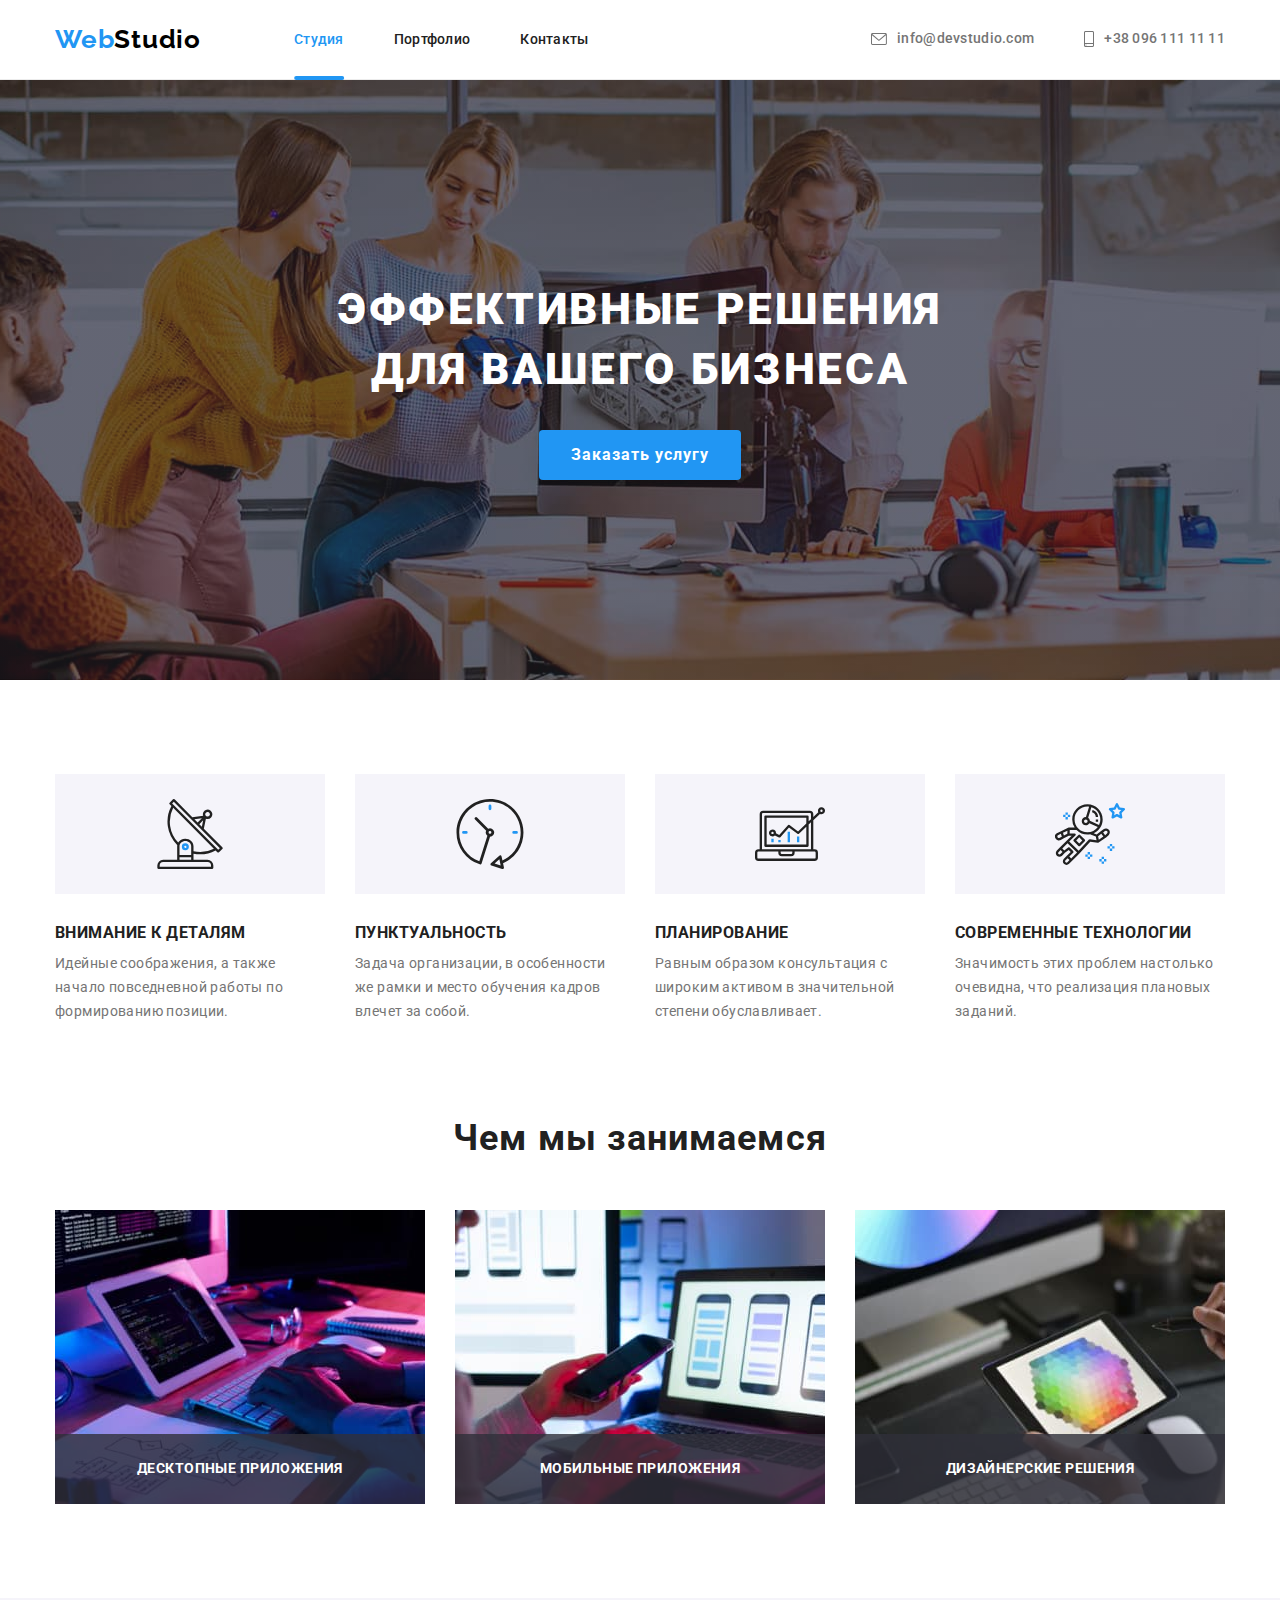
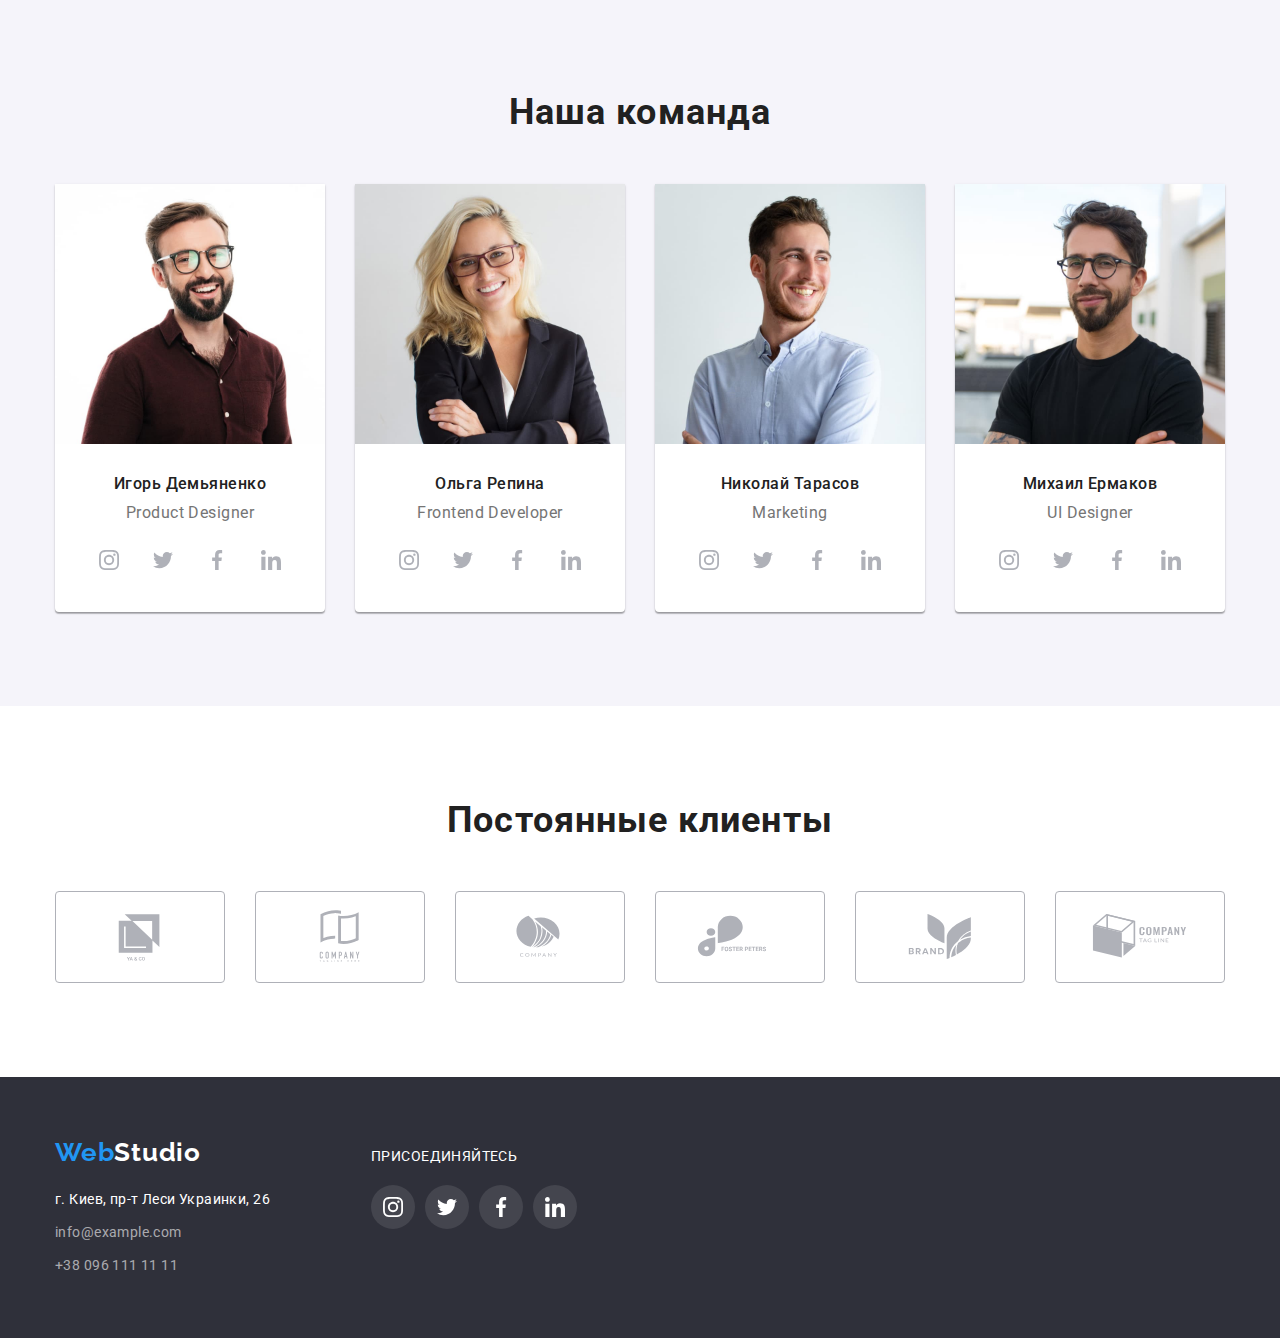
==== index.html @ 1585616f "add files" ====
<!DOCTYPE html>
<html lang="ru">
  <head>
    <meta charset="UTF-8" />
    <meta http-equiv="X-UA-Compatible" content="IE=edge" />
    <meta name="viewport" content="width=device-width, initial-scale=1.0" />
    <link rel="preconnect" href="https://fonts.googleapis.com" />
    <link rel="preconnect" href="https://fonts.gstatic.com" crossorigin />
    <link
      href="https://fonts.googleapis.com/css2?family=Raleway:wght@700&family=Roboto:wght@400;500;700;900&display=swap"
      rel="stylesheet"
    />
    <link
      rel="stylesheet"
      href="https://cdnjs.cloudflare.com/ajax/libs/modern-normalize/1.1.0/modern-normalize.min.css"
    />
    <link
      rel="stylesheet"
      href="https://cdnjs.cloudflare.com/ajax/libs/animate.css/4.1.1/animate.min.css"
    />
    <title>WebStudio</title>
    <link rel="stylesheet" href="./css/styles.css" />
  </head>
  <body>
    <!-- Шапка -->
    <header class="header">
      <div class="container header-flex">
        <a href="./index.html" class="logo link">Web<span class="header-logo-text">Studio</span></a>
        <nav class="header-nav">
          <ul class="header-nav-list list">
            <li class="header-nav-item">
              <a href="./index.html" class="header-nav-link link active">Студия</a>
            </li>
            <li class="header-nav-item">
              <a href="./portfolio.html" class="header-nav-link link">Портфолио</a>
            </li>
            <li class="header-nav-item">
              <a href="" class="header-nav-link link">Контакты</a>
            </li>
          </ul>
        </nav>
        <ul class="header-cl list">
          <li class="header-cl-item">
            <a href="mailto:info@devstudio.com" class="header-cl-link link"
              ><svg class="email-icon" width="16" height="12">
                <use href="./images/icons.svg#icon-email"></use></svg
              >info@devstudio.com</a
            >
          </li>
          <li class="header-cl-item">
            <a href="tel:+380961111111" class="header-cl-link link"
              ><svg class="phone-icon" width="10" height="16">
                <use href="./images/icons.svg#icon-phone"></use></svg
              >+38 096 111 11 11</a
            >
          </li>
        </ul>
      </div>
    </header>
    <!-- Главный контент -->
    <main>
      <!-- герой -->
      <section class="hero">
        <div class="container">
          <h1 class="hero-title">Эффективные решения для вашего бизнеса</h1>
          <button type="button" class="hero-btn" data-modal-open>Заказать услугу</button>
        </div>
      </section>
      <!-- Особенности -->
      <section class="features section">
        <div class="container">
          <h2 class="visually-hidden">Особенности</h2>
          <ul class="features-list list">
            <li class="features-item">
              <div class="features-item-img">
                <svg class="features-item-img-vector" width="70" height="70">
                  <use href="./images/icons.svg#icon-antenna"></use>
                </svg>
              </div>
              <h3 class="features-item-title">Внимание к деталям</h3>
              <p class="features-item-subtitle">
                Идейные соображения, а также начало повседневной работы по формированию позиции.
              </p>
            </li>
            <li class="features-item">
              <div class="features-item-img">
                <svg class="features-item-img-vector" width="70" height="70">
                  <use href="./images/icons.svg#icon-clock"></use>
                </svg>
              </div>
              <h3 class="features-item-title">Пунктуальность</h3>
              <p class="features-item-subtitle">
                Задача организации, в особенности же рамки и место обучения кадров влечет за собой.
              </p>
            </li>
            <li class="features-item">
              <div class="features-item-img">
                <svg class="features-item-img-vector" width="70" height="70">
                  <use href="./images/icons.svg#icon-diagram"></use>
                </svg>
              </div>
              <h3 class="features-item-title">Планирование</h3>
              <p class="features-item-subtitle">
                Равным образом консультация с широким активом в значительной степени обуславливает.
              </p>
            </li>
            <li class="features-item">
              <div class="features-item-img">
                <svg class="features-item-img-vector" width="70" height="70">
                  <use href="./images/icons.svg#icon-astronaut"></use>
                </svg>
              </div>
              <h3 class="features-item-title">Современные технологии</h3>
              <p class="features-item-subtitle">
                Значимость этих проблем настолько очевидна, что реализация плановых заданий.
              </p>
            </li>
          </ul>
        </div>
      </section>
      <!-- Чем мы занимаемся -->
      <section class="what-doing section">
        <div class="container">
          <h2 class="what-doing-title title">Чем мы занимаемся</h2>
          <ul class="what-doing-list list">
            <li class="what-doing-item">
              <div class="what-doing-item-thumb">
                <img src="./images/img.jpg" alt="набор кода" width="370" />
                <div class="what-doing-item-thumb-descr">
                  <p class="what-doing-item-descr">Десктопные приложения</p>
                </div>
              </div>
            </li>
            <li class="what-doing-item">
              <div class="what-doing-item-thumb">
                <img
                  src="./images/img-1.jpg"
                  alt="силует телефона на экране ноутбука"
                  width="370"
                />
                <div class="what-doing-item-thumb-descr">
                  <p class="what-doing-item-descr">Мобильные приложения</p>
                </div>
              </div>
            </li>
            <li class="what-doing-item">
              <div class="what-doing-item-thumb">
                <img src="./images/img-2.jpg" alt="выбор цвета на палитре" width="370" />
                <div class="what-doing-item-thumb-descr">
                  <p class="what-doing-item-descr">Дизайнерские решения</p>
                </div>
              </div>
            </li>
          </ul>
        </div>
      </section>
      <!-- Наша команда -->
      <section class="our-team section">
        <div class="container">
          <h2 class="our-team-title title">Наша команда</h2>
          <ul class="our-team-list list">
            <li class="our-team-item">
              <img src="./images/igor.jpg" alt="фото дизайнера" width="270" />
              <div class="team-info">
                <h3 class="our-team-item-title">Игорь Демьяненко</h3>
                <p lang="en" class="our-team-item-subtitle">Product Designer</p>
                <ul class="our-team-soc-list list">
                  <li class="our-team-soc-item">
                    <a href="" class="our-team-soc-link link"
                      ><svg class="our-team-soc-img" width="20" height="20">
                        <use href="./images/icons.svg#icon-instagram"></use></svg
                    ></a>
                  </li>
                  <li class="our-team-soc-item">
                    <a href="" class="our-team-soc-link link"
                      ><svg class="our-team-soc-img" width="20" height="20">
                        <use href="./images/icons.svg#icon-twitter"></use></svg
                    ></a>
                  </li>
                  <li class="our-team-soc-item">
                    <a href="" class="our-team-soc-link link"
                      ><svg class="our-team-soc-img" width="20" height="20">
                        <use href="./images/icons.svg#icon-facebook"></use></svg
                    ></a>
                  </li>
                  <li class="our-team-soc-item">
                    <a href="" class="our-team-soc-link link"
                      ><svg class="our-team-soc-img" width="20" height="20">
                        <use href="./images/icons.svg#icon-linkedin"></use></svg
                    ></a>
                  </li>
                </ul>
              </div>
            </li>
            <li class="our-team-item">
              <img src="./images/olga.jpg" alt="фото разработчика" width="270" />
              <div class="team-info">
                <h3 class="our-team-item-title">Ольга Репина</h3>
                <p lang="en" class="our-team-item-subtitle">Frontend Developer</p>
                <ul class="our-team-soc-list list">
                  <li class="our-team-soc-item">
                    <a href="" class="our-team-soc-link link"
                      ><svg class="our-team-soc-img" width="20" height="20">
                        <use href="./images/icons.svg#icon-instagram"></use></svg
                    ></a>
                  </li>
                  <li class="our-team-soc-item">
                    <a href="" class="our-team-soc-link link"
                      ><svg class="our-team-soc-img" width="20" height="20">
                        <use href="./images/icons.svg#icon-twitter"></use></svg
                    ></a>
                  </li>
                  <li class="our-team-soc-item">
                    <a href="" class="our-team-soc-link link"
                      ><svg class="our-team-soc-img" width="20" height="20">
                        <use href="./images/icons.svg#icon-facebook"></use></svg
                    ></a>
                  </li>
                  <li class="our-team-soc-item">
                    <a href="" class="our-team-soc-link link"
                      ><svg class="our-team-soc-img" width="20" height="20">
                        <use href="./images/icons.svg#icon-linkedin"></use></svg
                    ></a>
                  </li>
                </ul>
              </div>
            </li>
            <li class="our-team-item">
              <img src="./images/nikola.jpg" alt="фото маркетолога" width="270" />
              <div class="team-info">
                <h3 class="our-team-item-title">Николай Тарасов</h3>
                <p lang="en" class="our-team-item-subtitle">Marketing</p>
                <ul class="our-team-soc-list list">
                  <li class="our-team-soc-item">
                    <a href="" class="our-team-soc-link link"
                      ><svg class="our-team-soc-img" width="20" height="20">
                        <use href="./images/icons.svg#icon-instagram"></use></svg
                    ></a>
                  </li>
                  <li class="our-team-soc-item">
                    <a href="" class="our-team-soc-link link"
                      ><svg class="our-team-soc-img" width="20" height="20">
                        <use href="./images/icons.svg#icon-twitter"></use></svg
                    ></a>
                  </li>
                  <li class="our-team-soc-item">
                    <a href="" class="our-team-soc-link link"
                      ><svg class="our-team-soc-img" width="20" height="20">
                        <use href="./images/icons.svg#icon-facebook"></use></svg
                    ></a>
                  </li>
                  <li class="our-team-soc-item">
                    <a href="" class="our-team-soc-link link"
                      ><svg class="our-team-soc-img" width="20" height="20">
                        <use href="./images/icons.svg#icon-linkedin"></use></svg
                    ></a>
                  </li>
                </ul>
              </div>
            </li>
            <li class="our-team-item">
              <img src="./images/miha.jpg" alt="фото графического дизайнера" width="270" />
              <div class="team-info">
                <h3 class="our-team-item-title">Михаил Ермаков</h3>
                <p lang="en" class="our-team-item-subtitle">UI Designer</p>
                <ul class="our-team-soc-list list">
                  <li class="our-team-soc-item">
                    <a href="" class="our-team-soc-link link"
                      ><svg class="our-team-soc-img" width="20" height="20">
                        <use href="./images/icons.svg#icon-instagram"></use></svg
                    ></a>
                  </li>
                  <li class="our-team-soc-item">
                    <a href="" class="our-team-soc-link link"
                      ><svg class="our-team-soc-img" width="20" height="20">
                        <use href="./images/icons.svg#icon-twitter"></use></svg
                    ></a>
                  </li>
                  <li class="our-team-soc-item">
                    <a href="" class="our-team-soc-link link"
                      ><svg class="our-team-soc-img" width="20" height="20">
                        <use href="./images/icons.svg#icon-facebook"></use></svg
                    ></a>
                  </li>
                  <li class="our-team-soc-item">
                    <a href="" class="our-team-soc-link link"
                      ><svg class="our-team-soc-img" width="20" height="20">
                        <use href="./images/icons.svg#icon-linkedin"></use></svg
                    ></a>
                  </li>
                </ul>
              </div>
            </li>
          </ul>
        </div>
      </section>
      <!-- клиенты -->
      <section class="our-clients section">
        <div class="container">
          <h2 class="our-clients-title title">Постоянные клиенты</h2>
          <ul class="our-clients-list list">
            <li class="our-clients-item">
              <a class="our-clients-link link" href=""
                ><svg class="our-clients-img" width="106" height="60">
                  <use href="./images/icons.svg#icon-logo"></use></svg
              ></a>
            </li>
            <li class="our-clients-item">
              <a class="our-clients-link link" href=""
                ><svg class="our-clients-img" width="106" height="60">
                  <use href="./images/icons.svg#icon-logo-1"></use></svg
              ></a>
            </li>
            <li class="our-clients-item">
              <a class="our-clients-link link" href=""
                ><svg class="our-clients-img" width="106" height="60">
                  <use href="./images/icons.svg#icon-logo-2"></use></svg
              ></a>
            </li>
            <li class="our-clients-item">
              <a class="our-clients-link link" href=""
                ><svg class="our-clients-img" width="106" height="60">
                  <use href="./images/icons.svg#icon-logo-3"></use></svg
              ></a>
            </li>
            <li class="our-clients-item">
              <a class="our-clients-link link" href=""
                ><svg class="our-clients-img" width="106" height="60">
                  <use href="./images/icons.svg#icon-logo-4"></use></svg
              ></a>
            </li>
            <li class="our-clients-item">
              <a class="our-clients-link link" href=""
                ><svg class="our-clients-img" width="106" height="60">
                  <use href="./images/icons.svg#icon-logo-5"></use></svg
              ></a>
            </li>
          </ul>
        </div>
      </section>
    </main>
    <!-- Футер -->
    <footer class="footer">
      <div class="container">
        <div class="footer-wraper">
          <div class="footer-nav">
            <div class="footer-logo">
              <a href="./index.html" class="logo footer-logo link"
                >Web<span class="footer-logo-text">Studio</span></a
              >
            </div>
            <address>
              <ul class="footer-cl list">
                <li class="footer-nav-item">
                  <a
                    href="https://goo.gl/maps/3YyCsxuDANo3jjF6A"
                    target="_blank"
                    class="footer-adress-link link"
                    >г. Киев, пр-т Леси Украинки, 26</a
                  >
                </li>
                <li class="footer-nav-item">
                  <a href="mailto:info@example.com" class="footer-cl-link link">info@example.com</a>
                </li>
                <li class="footer-nav-item">
                  <a href="tel:+380961111111" class="footer-cl-link link">+38 096 111 11 11</a>
                </li>
              </ul>
            </address>
          </div>
          <div class="footer-soc">
            <p class="footer-soc-title">присоединяйтесь</p>
            <ul class="footer-soc-list list">
              <li class="footer-soc-item">
                <a href="" class="footer-soc-link link"
                  ><svg class="footer-soc-img" width="20" height="20">
                    <use href="./images/icons.svg#icon-instagram"></use></svg
                ></a>
              </li>
              <li class="footer-soc-item">
                <a href="" class="footer-soc-link link"
                  ><svg class="footer-soc-img" width="20" height="20">
                    <use href="./images/icons.svg#icon-twitter"></use></svg
                ></a>
              </li>
              <li class="footer-soc-item">
                <a href="" class="footer-soc-link link"
                  ><svg class="footer-soc-img" width="20" height="20">
                    <use href="./images/icons.svg#icon-facebook"></use></svg
                ></a>
              </li>
              <li class="footer-soc-item">
                <a href="" class="footer-soc-link link"
                  ><svg class="footer-soc-img" width="20" height="20">
                    <use href="./images/icons.svg#icon-linkedin"></use></svg
                ></a>
              </li>
            </ul>
          </div>
        </div>
      </div>
    </footer>
    <div class="backdrop is-hidden" data-modal>
      <div class="modal">
        <button type="button" class="modal-close" data-modal-close>
          <svg class="modal-close-img" width="18" height="18">
            <use href="./images/icons.svg#icon-close"></use>
          </svg>
        </button>
      </div>
    </div>
    <script src="./js/modal.js"></script>
  </body>
</html>
---- css/styles.css ----
:root {
  --main-text-color: #212121;
  --second-text-color: #757575;
  --third-text-color: #ffffff;
  --accent-text-color: #2196f3;
  --main-backgroud-color: #ffffff;
  --second-backgroud-color: #2f303a;
  --third-backgroud-color: #f5f4fa;
  --set-gap: 15px;
  --color-logo: #afb1b8;
}

body {
  margin: 0;
  font-family: Roboto, Arial, sans-serif;
  background-color: var(--main-backgroud-color);
  color: var(--main-text-color);
  font-size: 14px;
  line-height: 1.14;
}

img {
  display: block;
  max-width: 100%;
}

h1,
h2,
h3,
h4,
h5,
p,
ul {
  margin: 0;
  padding: 0;
}

.link {
  text-decoration: none;
}

.list {
  list-style-type: none;
  margin: 0;
  padding: 0;
}

.visually-hidden {
  position: absolute;
  white-space: nowrap;
  width: 1px;
  height: 1px;
  overflow: hidden;
  border: 0;
  padding: 0;
  clip: rect(0 0 0 0);
  clip-path: inset(50%);
  margin: -1px;
}

.container {
  margin-left: auto;
  margin-right: auto;
  width: 1200px;
  padding-right: 15px;
  padding-left: 15px;
}

.section {
  padding-top: 94px;
  padding-bottom: 94px;
}

.title {
  font-weight: bold;
  font-size: 36px;
  line-height: 1.16;
  text-align: center;
  letter-spacing: 0.03em;
  color: var(--main-text-color);

  margin-bottom: 50px;
}

/* Шапка  */

.header {
  border-bottom: 1px solid #ececec;
}

.header-flex {
  display: flex;
  align-items: center;
}

.logo {
  font-family: Raleway, Arial, sans-serif;
  color: var(--accent-text-color);
  font-weight: 700;
  font-size: 26px;
  line-height: 1.19;
  letter-spacing: 0.03em;
  margin-right: 93px;
}

.header-logo-text {
  color: #000000;
}

.header-nav-list,
.header-cl {
  font-weight: 500;
  letter-spacing: 0.02em;
  display: flex;
}

.header-nav-item:not(:last-child) {
  margin-right: 50px;
}

.header-nav-link {
  position: relative;
  padding-top: 32px;
  padding-bottom: 31px;
  display: block;
  color: var(--main-text-color);
  transition: color 250ms cubic-bezier(0.4, 0, 0.2, 1);
}

.header-nav-link.active {
  color: var(--accent-text-color);
}

.header-nav-link.active::after {
  position: absolute;
  bottom: -1px;
  left: 50%;
  transform: translateX(-50%);
  content: '';
  width: 100%;
  height: 4px;
  border-radius: 2px;
  background-color: var(--accent-text-color);
}

.header-cl {
  margin-left: auto;
}

.header-cl-link {
  display: flex;
  align-items: center;
  justify-content: center;
  color: var(--second-text-color);
  transition: color 250ms cubic-bezier(0.4, 0, 0.2, 1);
}

.header-cl-item:not(:last-child) {
  margin-right: 50px;
}

.email-icon {
  fill: currentColor;
  margin-right: 10px;
}

.phone-icon {
  fill: currentColor;
  margin-right: 10px;
}

.header-nav-link:hover,
.header-nav-link:focus,
.header-cl-link:hover,
.header-cl-link:focus {
  color: var(--accent-text-color);
  fill: currentColor;
}

/* Герой */

.hero {
  background-color: var(--second-backgroud-color);
  padding-top: 200px;
  padding-bottom: 200px;
  background-image: linear-gradient(rgba(47, 48, 58, 0.4), rgba(47, 48, 58, 0.4)),
    url(../images/hero-bg.jpg);
  background-repeat: no-repeat;
  background-position: center;
  background-size: cover;
  max-width: 1600px;
  margin: 0 auto;
}

.hero-title {
  font-weight: 900;
  font-size: 44px;
  line-height: 1.36;
  text-align: center;
  letter-spacing: 0.06em;
  text-transform: uppercase;
  color: var(--third-text-color);

  margin: 0 auto 30px;
  width: 696px;
}

.hero-btn {
  font-weight: 700;
  font-size: 16px;
  line-height: 1.88;
  display: flex;
  align-items: center;
  text-align: center;
  letter-spacing: 0.06em;
  color: var(--third-text-color);
  background-color: var(--accent-text-color);
  cursor: pointer;

  padding: 10px 32px;
  box-shadow: 0px 4px 4px rgba(0, 0, 0, 0.15);
  border-width: 0;
  border-radius: 4px;
  margin-left: auto;
  margin-right: auto;
  height: 50px;
  min-width: 200px;
  transition: background-color 300ms;
}

.hero-btn:hover,
.hero-btn:focus {
  background-color: #188ce8;
}

/* Особенности */

.features-list {
  display: flex;
  margin: calc(-1 * var(--set-gap));
}

.features-item {
  margin: var(--set-gap);
  width: 270px;
}

.features-item-img {
  height: 120px;
  background-color: var(--third-backgroud-color);
  margin-bottom: 30px;

  display: flex;
  align-items: center;
  justify-content: center;
}

.features-item-title {
  font-weight: 700;
  letter-spacing: 0.03em;
  text-transform: uppercase;
  color: var(--main-text-color);

  margin-bottom: 10px;
}

.features-item-subtitle {
  line-height: 1.71;
  letter-spacing: 0.03em;
  color: var(--second-text-color);
  margin: auto auto;
}

/* Чем мы занимаемся */

.what-doing {
  padding-top: 0;
}

.what-doing-list {
  display: flex;
  margin: calc(-1 * var(--set-gap));
}

.what-doing-item {
  margin: var(--set-gap);
}

.what-doing-item-thumb {
  position: relative;
}

.what-doing-item-thumb-descr {
  position: absolute;
  bottom: 0;
  left: 0;
  width: 100%;
  height: 70px;
  display: flex;
  justify-content: center;
  align-items: center;
  background-color: rgba(47, 48, 58, 0.8);
}

.what-doing-item-descr {
  font-weight: 700;
  /* text-align: center; */
  letter-spacing: 0.03em;
  text-transform: uppercase;
  color: var(--third-text-color);
}

/* Наша команда */

.our-team {
  background-color: var(--third-backgroud-color);
}

.our-team-list {
  display: flex;
  margin: calc(-1 * var(--set-gap));
}

.our-team-item {
  background-color: var(--third-text-color);
  font-size: 16px;
  line-height: 1.19;
  text-align: center;
  letter-spacing: 0.03em;
  margin: var(--set-gap);
  box-shadow: 0px 1px 3px rgba(0, 0, 0, 0.12), 0px 1px 1px rgba(0, 0, 0, 0.14),
    0px 2px 1px rgba(0, 0, 0, 0.2);
  border-radius: 0px 0px 4px 4px;
}

.team-info {
  padding-top: 30px;
  padding-bottom: 30px;
}

.our-team-item-title {
  font-size: 16px;
  font-weight: 500;
  color: var(--main-text-color);
  margin-bottom: 10px;
}

.our-team-item-subtitle {
  color: var(--second-text-color);
  margin-bottom: 16px;
}

.our-team-soc-list {
  display: flex;
  align-items: center;
  justify-content: center;
}

.our-team-soc-item + .our-team-soc-item {
  margin-left: 10px;
}

.our-team-soc-link {
  width: 44px;
  height: 44px;
  /* background-color: var(--main-backgroud-color); */
  border-radius: 50%;
  display: flex;
  align-items: center;
  justify-content: center;
  color: var(--color-logo);
  transition: color 250ms cubic-bezier(0.4, 0, 0.2, 1),
    background-color 250ms cubic-bezier(0.4, 0, 0.2, 1);
}

.our-team-soc-link:hover,
.our-team-soc-link:focus {
  color: var(--third-text-color);
  background-color: var(--accent-text-color);
}

.our-team-soc-img {
  fill: currentColor;
}

/* Постоянные клиенты */

.our-clients-list {
  display: flex;
  justify-content: space-between;
}

.our-clients-link {
  display: flex;
  align-items: center;
  justify-content: center;
  color: #afb1b8;
  width: 170px;
  height: 92px;
  border: 1px solid #afb1b8;
  box-sizing: border-box;
  border-radius: 4px;
  transition: color 250ms cubic-bezier(0.4, 0, 0.2, 1), border 250ms cubic-bezier(0.4, 0, 0.2, 1);
}

.our-clients-link:hover,
.our-clients-link:focus {
  color: var(--accent-text-color);
  border: 1px solid var(--accent-text-color);
}

.our-clients-img {
  fill: currentColor;
}

/* Примеры работ */

.examples-btn-list {
  display: flex;
  justify-content: center;
  margin-bottom: 50px;
}

.examples-btn-list-item:not(:last-child) {
  margin-right: 8px;
}

.examples-btn-item {
  background-color: var(--third-backgroud-color);
  color: var(--main-text-color);
  cursor: pointer;

  font-family: 'Roboto';
  font-weight: 500;
  font-size: 16px;
  line-height: 1.62;
  text-align: center;
  letter-spacing: 0.03em;

  padding: 6px 22px;
  border: 0;
  border-radius: 4px;

  transition: color 250ms cubic-bezier(0.4, 0, 0.2, 1),
    background-color 250ms cubic-bezier(0.4, 0, 0.2, 1),
    box-shadow 250ms cubic-bezier(0.4, 0, 0.2, 1);
}

.examples-btn-item:hover,
.examples-btn-item:focus {
  color: var(--third-text-color);
  background-color: var(--accent-text-color);
  box-shadow: 0px 3px 1px rgba(0, 0, 0, 0.1), 0px 1px 2px rgba(0, 0, 0, 0.08),
    0px 2px 2px rgba(0, 0, 0, 0.12);
}

.examples-list {
  display: flex;
  flex-wrap: wrap;
  margin: calc(-1 * var(--set-gap));
  /* margin-right: calc(-1 * var(--set-gap)); */
  /* margin-bottom: calc(-1 * var(--set-gap)); */
}

.examples-item {
  margin: var(--set-gap);
  flex-basis: calc(100% / 3 - (2 * var(--set-gap)));
}

.examples-item-link {
  display: block;
  transition: box-shadow 250ms cubic-bezier(0.4, 0, 0.2, 1);
}

.examples-item-link:hover,
.examples-item-link:focus {
  box-shadow: 0px 1px 1px rgba(0, 0, 0, 0.12), 0px 4px 4px rgba(0, 0, 0, 0.06),
    1px 4px 6px rgba(0, 0, 0, 0.16);
}

.examples-item-link:hover .examples-item-img-cover {
  transform: translateY(0);
}

.examples-item-img {
  position: relative;
  overflow: hidden;
}

.examples-item-img-cover {
  position: absolute;
  top: 0;
  left: 0;
  width: 100%;
  height: 100%;
  background-color: var(--accent-text-color);
  color: var(--third-text-color);
  display: flex;
  justify-content: center;
  align-items: center;
  padding: 63px 24px;
  font-size: 18px;
  line-height: 1.56;
  letter-spacing: 0.03em;
  transform: translateY(100%);
  transition: transform 250ms cubic-bezier(0.4, 0, 0.2, 1);
}

.examples-item-description {
  padding: 20px 24px;
  border-bottom: 1px solid #eeeeee;
  border-left: 1px solid #eeeeee;
  border-right: 1px solid #eeeeee;
}

.examples-item-title {
  font-weight: bold;
  font-size: 18px;
  line-height: 2;
  letter-spacing: 0.06em;
  color: var(--main-text-color);

  margin-bottom: 4px;
}

.examples-item-subtitle {
  font-size: 16px;
  line-height: 1.87;
  letter-spacing: 0.03em;
  color: var(--second-text-color);
}

/* Футер */

.footer {
  background-color: var(--second-backgroud-color);
}

.footer-wraper {
  padding: 60px 0;
  display: flex;
  align-items: baseline;
}

.footer-nav {
  width: 316px;
}

.footer-logo {
  margin-bottom: 20px;
}

.footer-logo-text {
  color: var(--third-text-color);
}

.footer-nav-item:not(:last-child) {
  margin-bottom: 9px;
}

.footer-cl {
  font-style: normal;
  line-height: 1.71;
  letter-spacing: 0.03em;
}

.footer-adress-link {
  color: var(--third-text-color);
  transition: color 250ms cubic-bezier(0.4, 0, 0.2, 1);
}

.footer-cl-link {
  color: rgba(255, 255, 255, 0.6);
  transition: color 250ms cubic-bezier(0.4, 0, 0.2, 1);
}

.footer-adress-link:hover,
.footer-adress-link:focus,
.footer-cl-link:hover,
.footer-cl-link:focus {
  color: var(--accent-text-color);
}

.footer-soc-title {
  letter-spacing: 0.03em;
  text-transform: uppercase;
  color: var(--main-backgroud-color);
  margin-bottom: 20px;
}

.footer-soc-list {
  display: flex;
}

.footer-soc-item + .footer-soc-item {
  margin-left: 10px;
}

.footer-soc-link {
  display: flex;
  justify-content: center;
  align-items: center;
  width: 44px;
  height: 44px;
  border-radius: 50%;
  background-color: rgba(255, 255, 255, 0.1);
  color: var(--third-text-color);
  transition: background-color 250ms cubic-bezier(0.4, 0, 0.2, 1);
}

.footer-soc-link:hover,
.footer-soc-link:focus {
  background-color: var(--accent-text-color);
}

.footer-soc-img {
  fill: currentColor;
}

.backdrop {
  position: fixed;
  top: 0;
  height: 100%;
  width: 100%;
  background-color: rgba(0, 0, 0, 0.2);
  transition: opacity 300ms, visibility 300ms;
}

.is-hidden {
  opacity: 0;
  pointer-events: none;
  visibility: hidden;
}

.backdrop.is-hidden .modal {
  transform: translateY(100%) scale(0.1);
}

.modal {
  position: absolute;
  top: 50%;
  left: 50%;
  transform: translate(-50%, -50%) translateY(0) scale(1);
  width: 528px;
  min-height: 581px;
  background-color: var(--main-backgroud-color);
  box-shadow: 0px 1px 3px rgba(0, 0, 0, 0.12), 0px 1px 1px rgba(0, 0, 0, 0.14),
    0px 2px 1px rgba(0, 0, 0, 0.2);
  border-radius: 4px;
  transition: transform 500ms cubic-bezier(0.4, 0, 0.2, 1);
}

.modal-close {
  position: absolute;
  top: 8px;
  right: 8px;
  width: 30px;
  height: 30px;
  display: flex;
  align-items: center;
  cursor: pointer;
  border: 1px solid rgba(0, 0, 0, 0.1);
  border-radius: 50%;
  background-color: var(--main-backgroud-color);
}
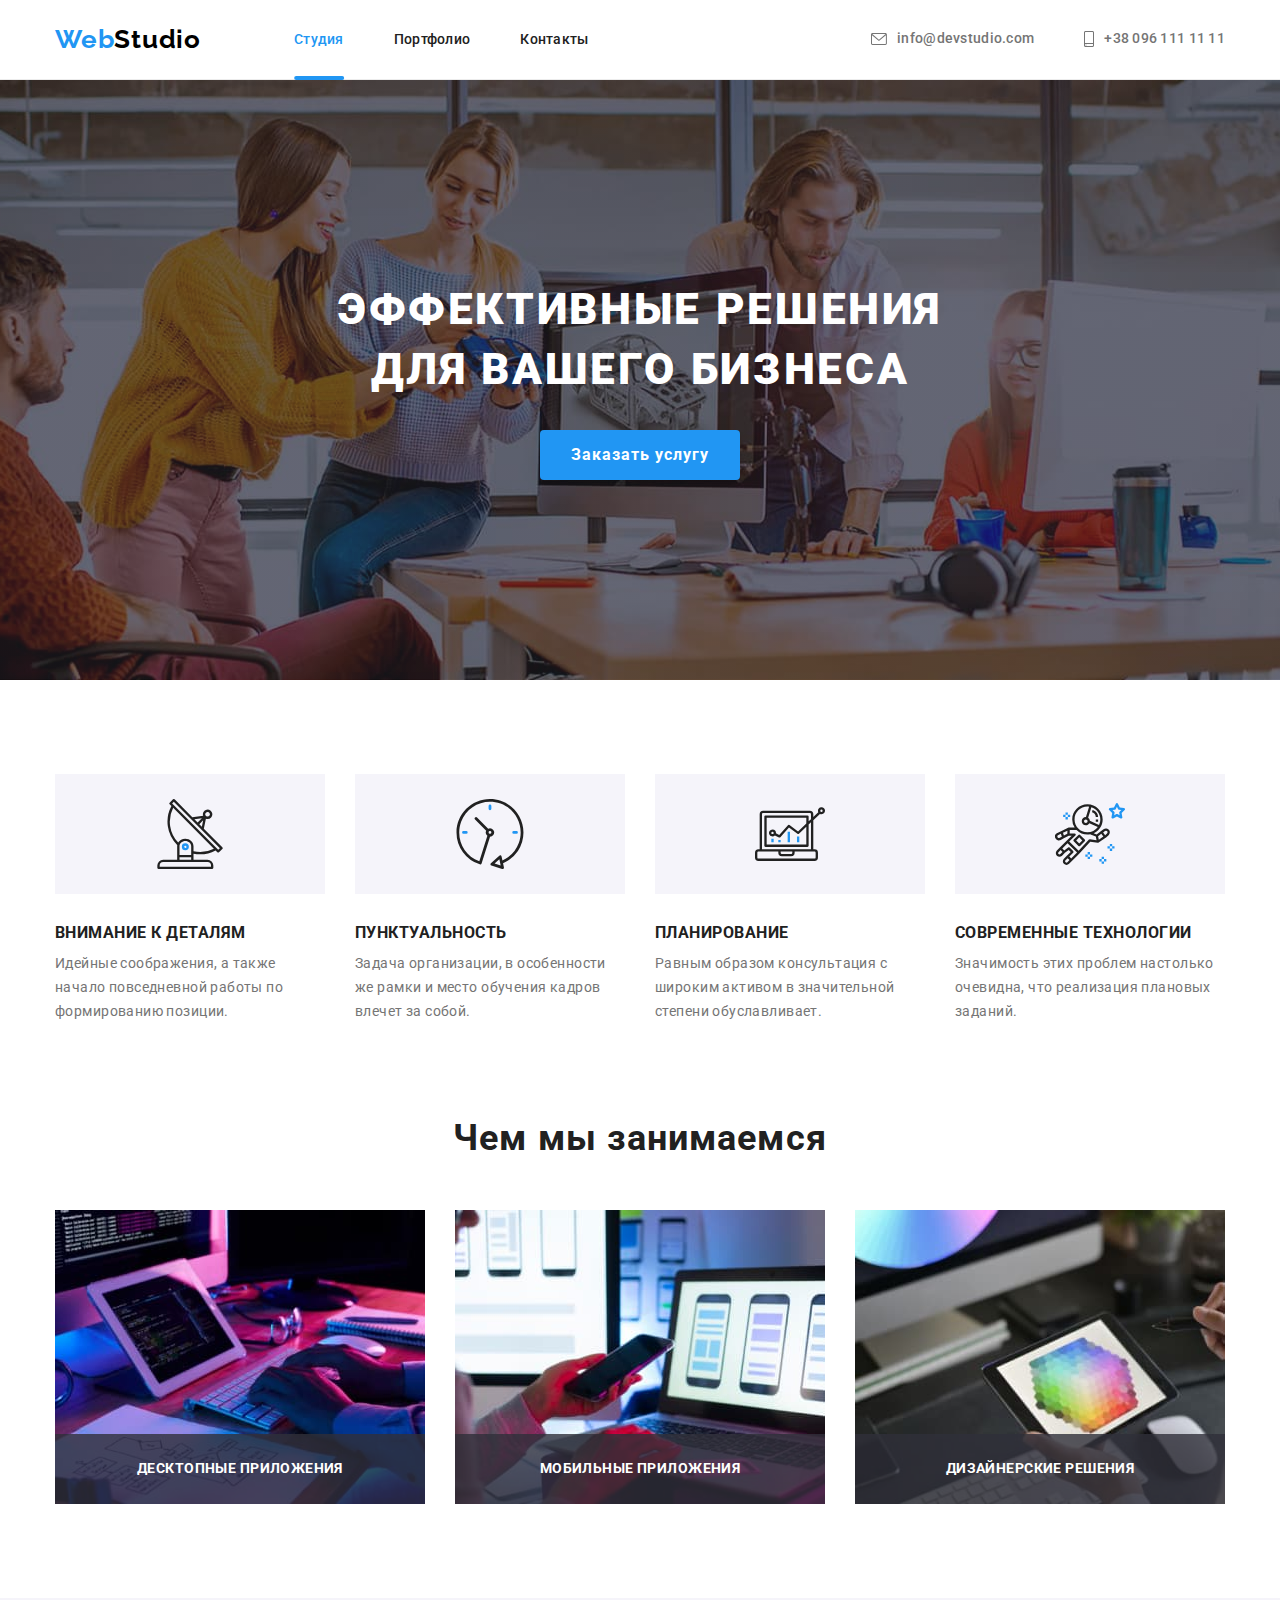
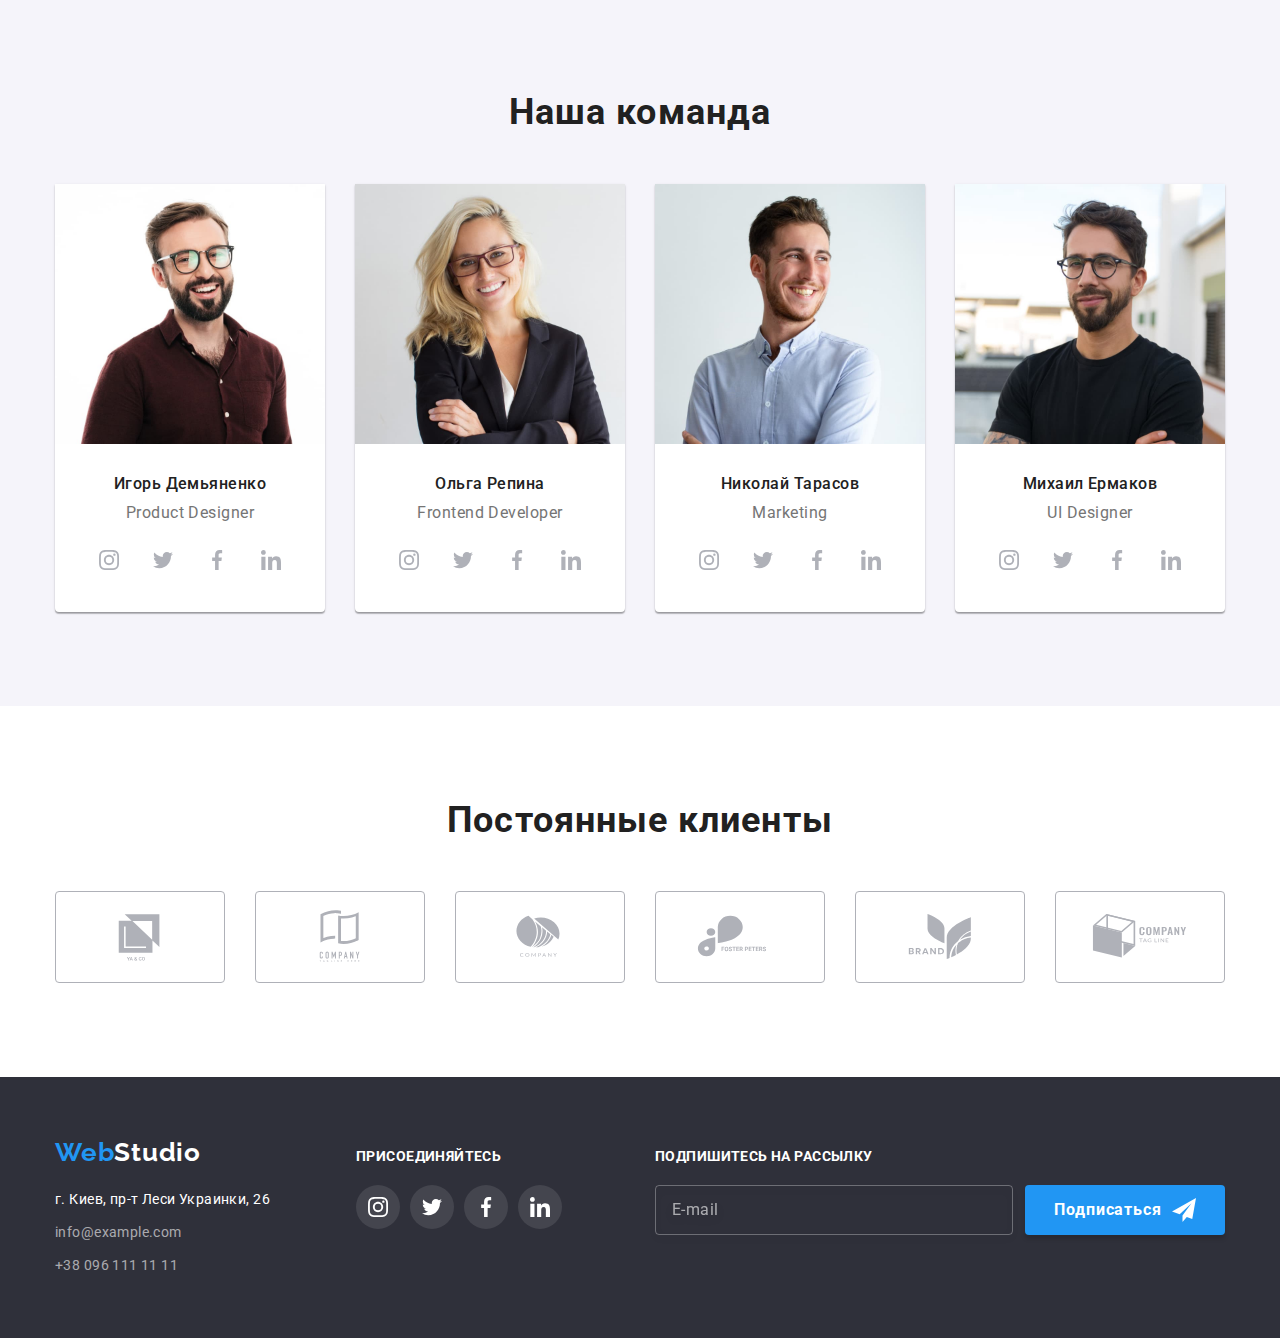
==== commit 36d006f7: "add input form" ====
--- a/index.html
+++ b/index.html
@@ -63,7 +63,7 @@
       <section class="hero">
         <div class="container">
           <h1 class="hero-title">Эффективные решения для вашего бизнеса</h1>
-          <button type="button" class="hero-btn" data-modal-open>Заказать услугу</button>
+          <button type="button" class="btn hero-btn" data-modal-open>Заказать услугу</button>
         </div>
       </section>
       <!-- Особенности -->
@@ -397,6 +397,18 @@
               </li>
             </ul>
           </div>
+          <div class="footer-email-input">
+            <p class="footer-soc-title">подпишитесь на рассылку</p>
+            <form class="footer-form">
+              <input type="email" name="email" class="footer-input" placeholder="E-mail" />
+              <button type="submit" class="btn footer-btn">
+                Подписаться
+                <svg class="footer-btn-img" width="24" height="24">
+                  <use href="./images/icons.svg#icon-send"></use>
+                </svg>
+              </button>
+            </form>
+          </div>
         </div>
       </div>
     </footer>
@@ -407,6 +419,65 @@
             <use href="./images/icons.svg#icon-close"></use>
           </svg>
         </button>
+        <h2 class="modal-title">Оставьте свои данные, мы вам перезвоним</h2>
+        <div class="modal-form-field">
+          <label for="name">Имя</label>
+          <div class="modal-form-input-wrap">
+            <input type="text" name="name" id="name" autocomplete="name" class="modal-form-input" />
+            <svg class="modal-form-icon" width="18" height="18">
+              <use href="./images/icons.svg#icon-person"></use>
+            </svg>
+          </div>
+        </div>
+        <div class="modal-form-field">
+          <label for="tel">Телефон</label>
+          <div class="modal-form-input-wrap">
+            <input type="tel" name="tel" id="tel" autocomplete="tel" class="modal-form-input" />
+            <svg class="modal-form-icon" width="18" height="18">
+              <use href="./images/icons.svg#icon-phone-modal"></use>
+            </svg>
+          </div>
+        </div>
+        <div class="modal-form-field">
+          <label for="email">Почта</label>
+          <div class="modal-form-input-wrap">
+            <input
+              type="text"
+              name="email"
+              id="email"
+              autocomplete="email"
+              class="modal-form-input"
+            />
+            <svg class="modal-form-icon" width="18" height="18">
+              <use href="./images/icons.svg#icon-email-modal"></use>
+            </svg>
+          </div>
+        </div>
+        <div class="modal-form-field">
+          <label for="comments">Комментарий</label>
+          <textarea
+            name="comments"
+            id="comments"
+            class="modal-form-comments"
+            placeholder="Введите текст"
+          ></textarea>
+        </div>
+        <div class="modal-agreements">
+          <input
+            type="checkbox"
+            name="agreements"
+            id="agreements"
+            class="modal-agreements-check visually-hidden"
+          />
+          <svg class="modal-agreements-icon" width="16" height="15">
+            <use href="./images/icons.svg#icon-check"></use>
+          </svg>
+          <label for="agreements" class="modal-agreements-text"
+            >Соглашаюсь с рассылкой и принимаю
+            <a href="" class="modal-agreements-link">Условия договора</a></label
+          >
+        </div>
+        <button type="submit" class="btn">Отправить</button>
       </div>
     </div>
     <script src="./js/modal.js"></script>
--- a/css/styles.css
+++ b/css/styles.css
@@ -82,6 +82,31 @@
   margin-bottom: 50px;
 }
 
+.btn {
+  font-weight: 700;
+  font-size: 16px;
+  line-height: 1.88;
+  display: flex;
+  justify-content: center;
+  align-items: center;
+  letter-spacing: 0.06em;
+  color: var(--third-text-color);
+  background-color: var(--accent-text-color);
+  cursor: pointer;
+  height: 50px;
+  min-width: 200px;
+  transition: background-color 250ms cubic-bezier(0.4, 0, 0.2, 1);
+  box-shadow: 0px 4px 4px rgba(0, 0, 0, 0.15);
+  border-width: 0;
+  border-radius: 4px;
+  margin-left: auto;
+  margin-right: auto;
+}
+
+textarea {
+  resize: none;
+}
+
 /* Шапка  */
 
 .header {
@@ -205,31 +230,8 @@
   width: 696px;
 }
 
-.hero-btn {
-  font-weight: 700;
-  font-size: 16px;
-  line-height: 1.88;
-  display: flex;
-  align-items: center;
-  text-align: center;
-  letter-spacing: 0.06em;
-  color: var(--third-text-color);
-  background-color: var(--accent-text-color);
-  cursor: pointer;
-
-  padding: 10px 32px;
-  box-shadow: 0px 4px 4px rgba(0, 0, 0, 0.15);
-  border-width: 0;
-  border-radius: 4px;
-  margin-left: auto;
-  margin-right: auto;
-  height: 50px;
-  min-width: 200px;
-  transition: background-color 300ms;
-}
-
-.hero-btn:hover,
-.hero-btn:focus {
+.btn:hover,
+.btn:focus {
   background-color: #188ce8;
 }
 
@@ -586,6 +588,7 @@
   text-transform: uppercase;
   color: var(--main-backgroud-color);
   margin-bottom: 20px;
+  font-weight: 700;
 }
 
 .footer-soc-list {
@@ -614,6 +617,55 @@
 }
 
 .footer-soc-img {
+  fill: currentColor;
+}
+
+.footer-email-input {
+  margin-left: 93px;
+}
+
+.footer-form {
+  display: flex;
+}
+
+.footer-input {
+  background-color: transparent;
+  width: 358px;
+  height: 50px;
+  margin-right: 12px;
+
+  border: 1px solid rgba(255, 255, 255, 0.3);
+  filter: drop-shadow(0px 4px 4px rgba(0, 0, 0, 0.15));
+  border-radius: 4px;
+
+  color: var(--third-text-color);
+  outline: none;
+  transition: border-color 250ms cubic-bezier(0.4, 0, 0.2, 1);
+  padding-left: 16px;
+}
+
+.footer-input::placeholder {
+  font-size: 16px;
+  line-height: 1.25;
+  align-items: center;
+  letter-spacing: 0.03em;
+  color: rgba(255, 255, 255, 0.6);
+}
+
+.footer-input:focus {
+  border-color: var(--accent-text-color);
+}
+
+.footer-btn {
+  font-weight: 700;
+  font-size: 16px;
+  line-height: 1.88;
+  text-align: center;
+  letter-spacing: 0.06em;
+}
+
+.footer-btn-img {
+  margin-left: 10px;
   fill: currentColor;
 }
 
@@ -648,6 +700,7 @@
     0px 2px 1px rgba(0, 0, 0, 0.2);
   border-radius: 4px;
   transition: transform 500ms cubic-bezier(0.4, 0, 0.2, 1);
+  padding: 40px;
 }
 
 .modal-close {
@@ -663,3 +716,105 @@
   border-radius: 50%;
   background-color: var(--main-backgroud-color);
 }
+
+.modal-title {
+  font-weight: 700;
+  font-size: 20px;
+  line-height: 1.15;
+  text-align: center;
+  letter-spacing: 0.03em;
+  margin-bottom: 12px;
+}
+
+.modal-form-field {
+  margin-bottom: 10px;
+}
+
+.modal-form-field label {
+  font-size: 12px;
+  line-height: 1.16;
+  letter-spacing: 0.01em;
+  color: var(--second-text-color);
+
+  display: block;
+  margin-bottom: 4px;
+}
+
+.modal-form-input {
+  width: 100%;
+  height: 40px;
+  border: 1px solid rgba(33, 33, 33, 0.2);
+  border-radius: 4px;
+  outline: none;
+  padding-left: 42px;
+  transition: border-color 250ms cubic-bezier(0.4, 0, 0.2, 1);
+}
+
+.modal-form-input-wrap {
+  position: relative;
+}
+
+.modal-form-icon {
+  position: absolute;
+  top: 50%;
+  left: 15px;
+  transform: translateY(-50%);
+  transition: fill 250ms cubic-bezier(0.4, 0, 0.2, 1);
+}
+.modal-form-comments {
+  width: 100%;
+  height: 120px;
+  padding: 12px 16px;
+
+  border: 1px solid rgba(33, 33, 33, 0.2);
+  border-radius: 4px;
+  outline: none;
+  transition: border-color 250ms cubic-bezier(0.4, 0, 0.2, 1),
+    fill 250ms cubic-bezier(0.4, 0, 0.2, 1);
+}
+
+.modal-form-comments::placeholder {
+  color: rgba(117, 117, 117, 0.5);
+}
+
+.modal-form-input:focus,
+.modal-form-comments:focus {
+  border-color: var(--accent-text-color);
+}
+
+.modal-form-input:focus + .modal-form-icon {
+  fill: var(--accent-text-color);
+}
+
+.modal-agreements {
+  margin-top: 20px;
+  margin-bottom: 30px;
+  display: flex;
+  justify-content: center;
+  align-items: center;
+}
+
+.modal-agreements-text {
+  line-height: 1.71;
+  letter-spacing: 0.03em;
+  color: var(--second-text-color);
+}
+
+.modal-agreements-link {
+  color: var(--accent-text-color);
+}
+
+.modal-agreements-icon {
+  border: 2px solid var(--main-text-color);
+  border-radius: 2px;
+  fill: transparent;
+  margin-right: 8px;
+  transition: background-color 250ms cubic-bezier(0.4, 0, 0.2, 1),
+    fill 250ms cubic-bezier(0.4, 0, 0.2, 1), border 250ms cubic-bezier(0.4, 0, 0.2, 1);
+}
+
+.modal-agreements-check:checked + .modal-agreements-icon {
+  background-color: var(--accent-text-color);
+  fill: #ffffff;
+  border: transparent;
+}
